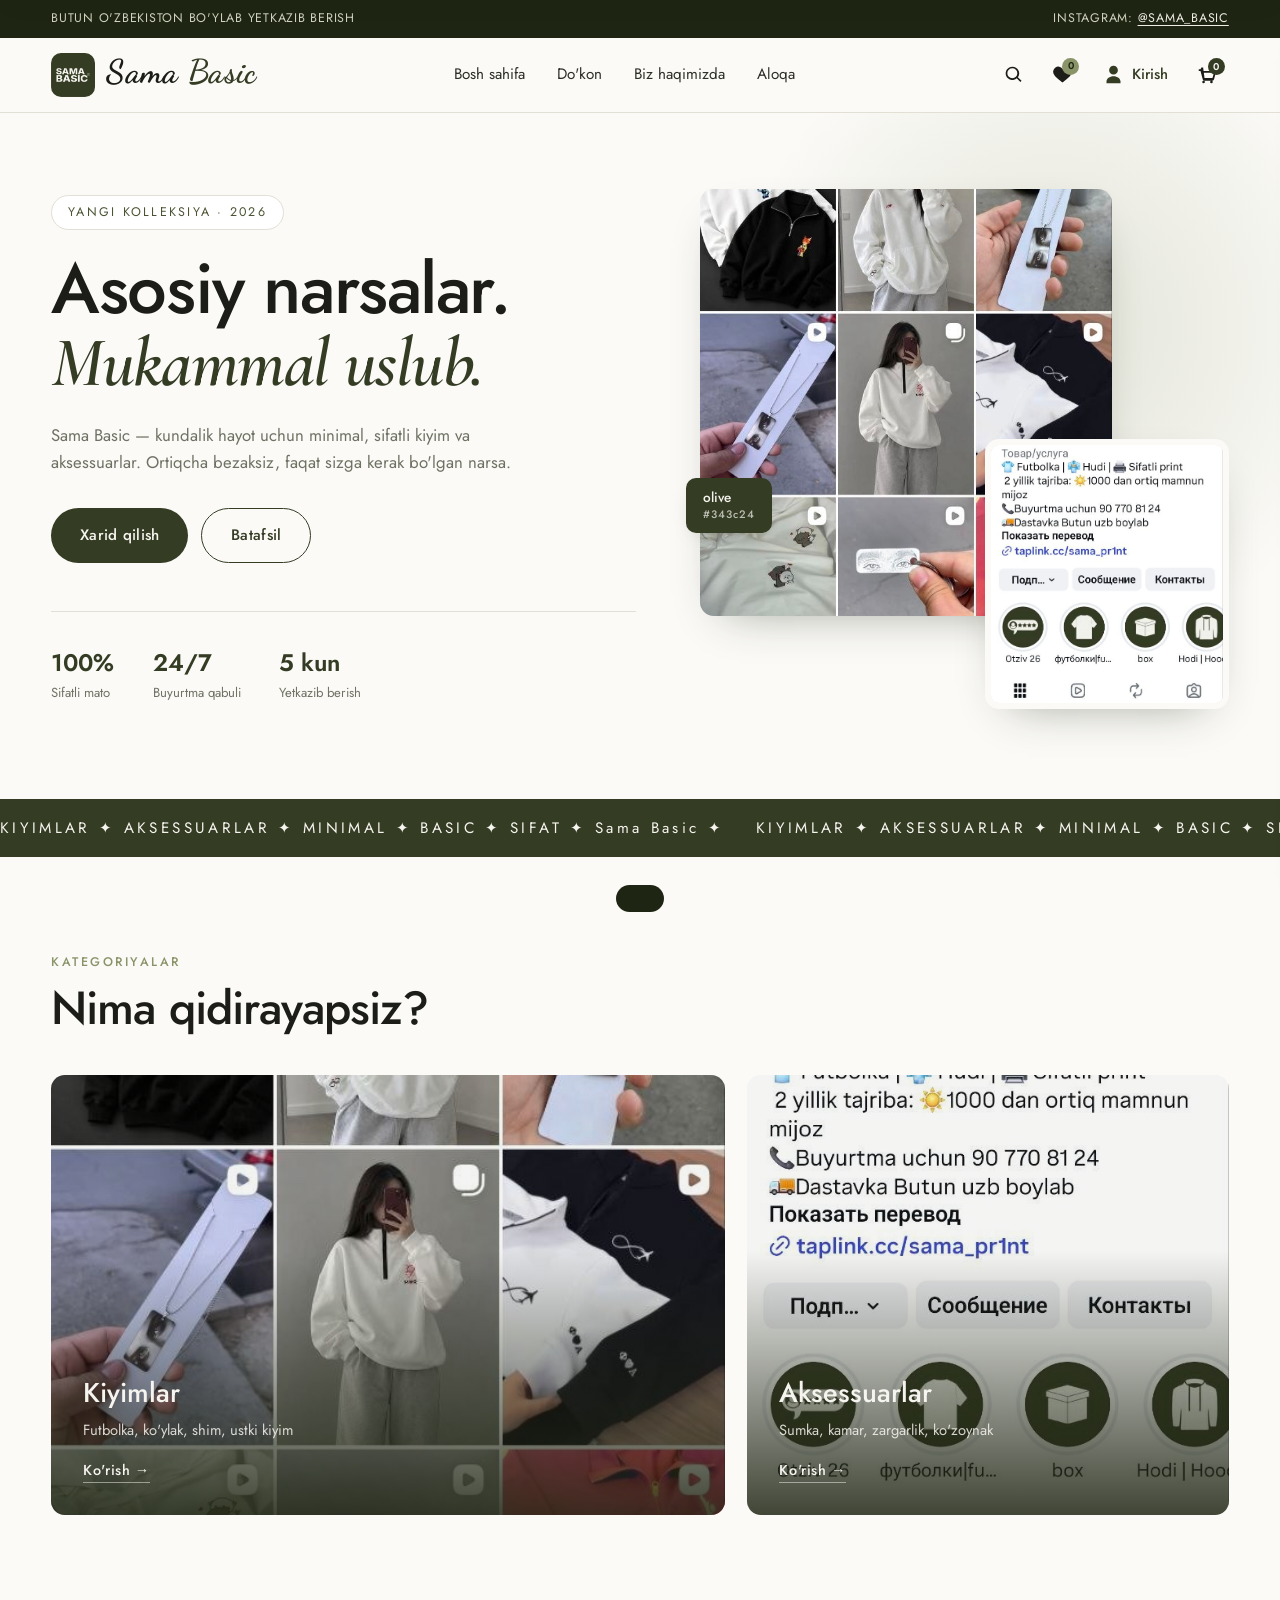
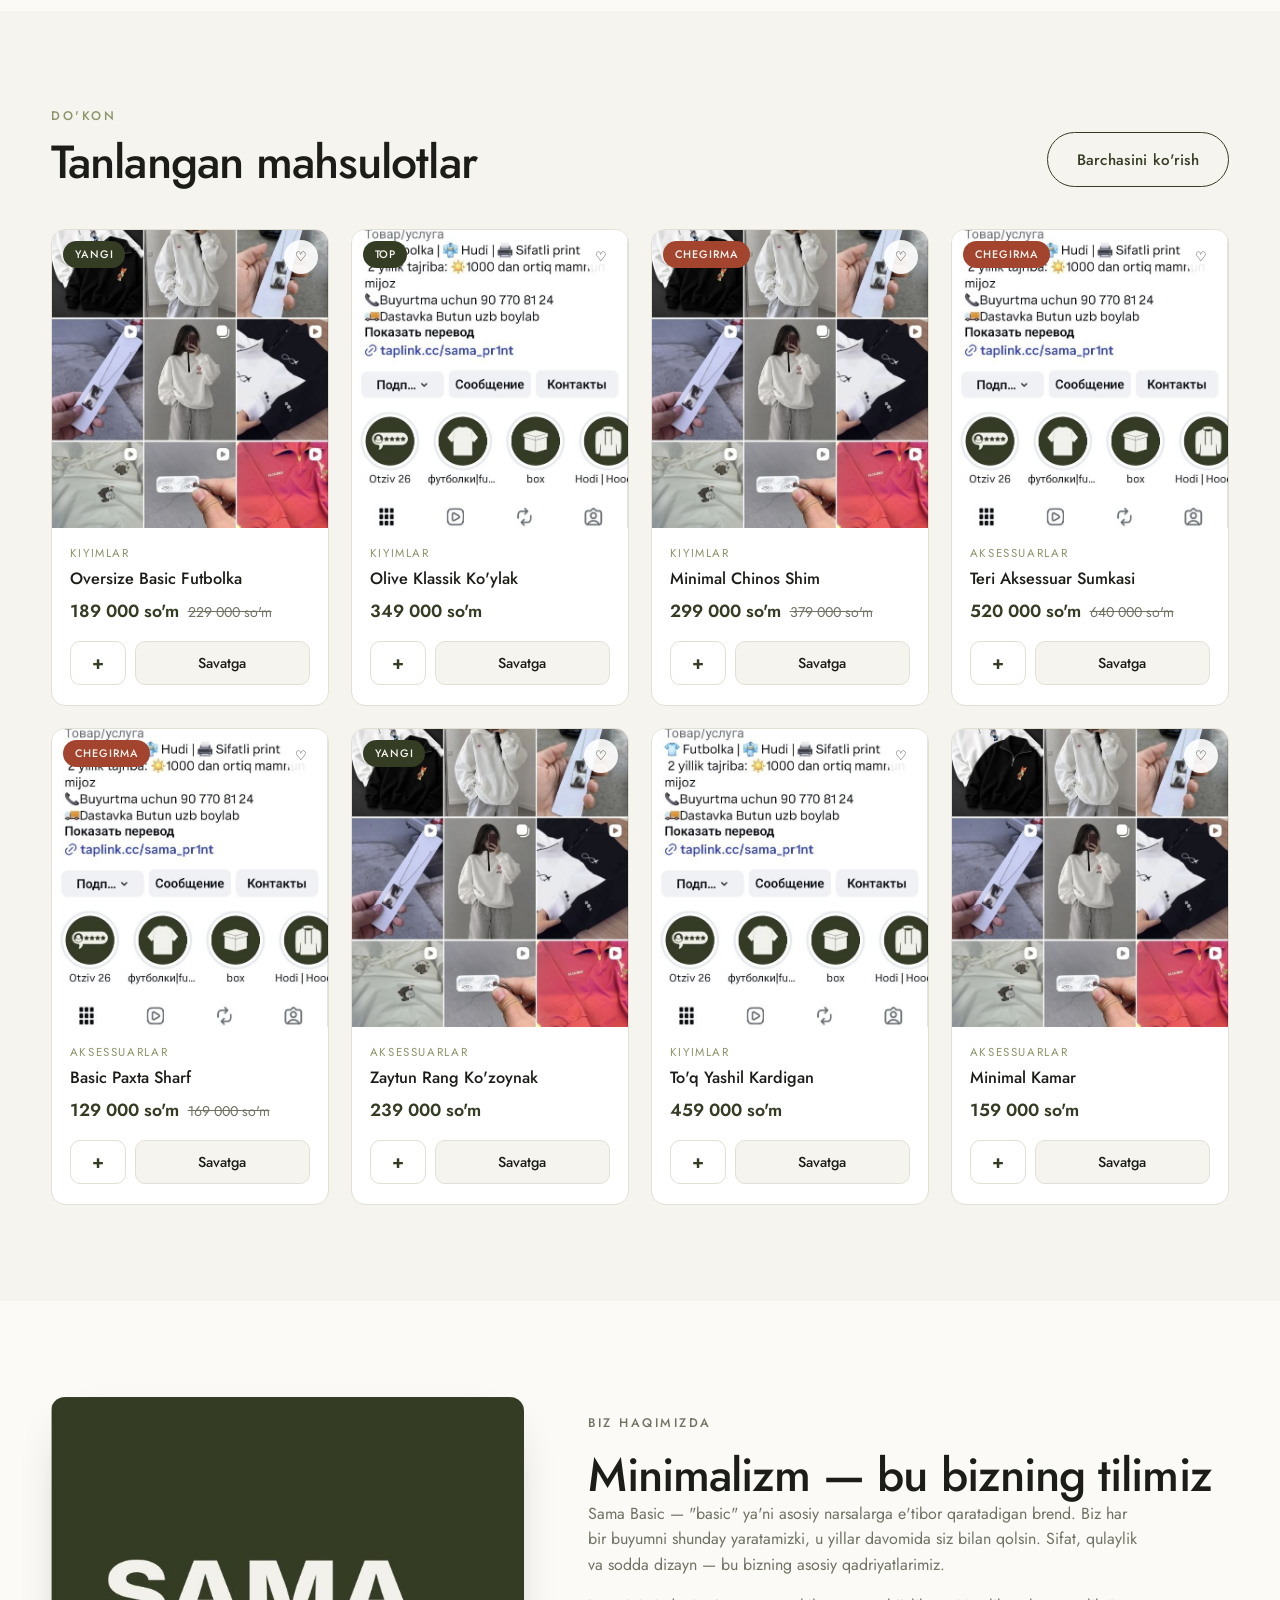
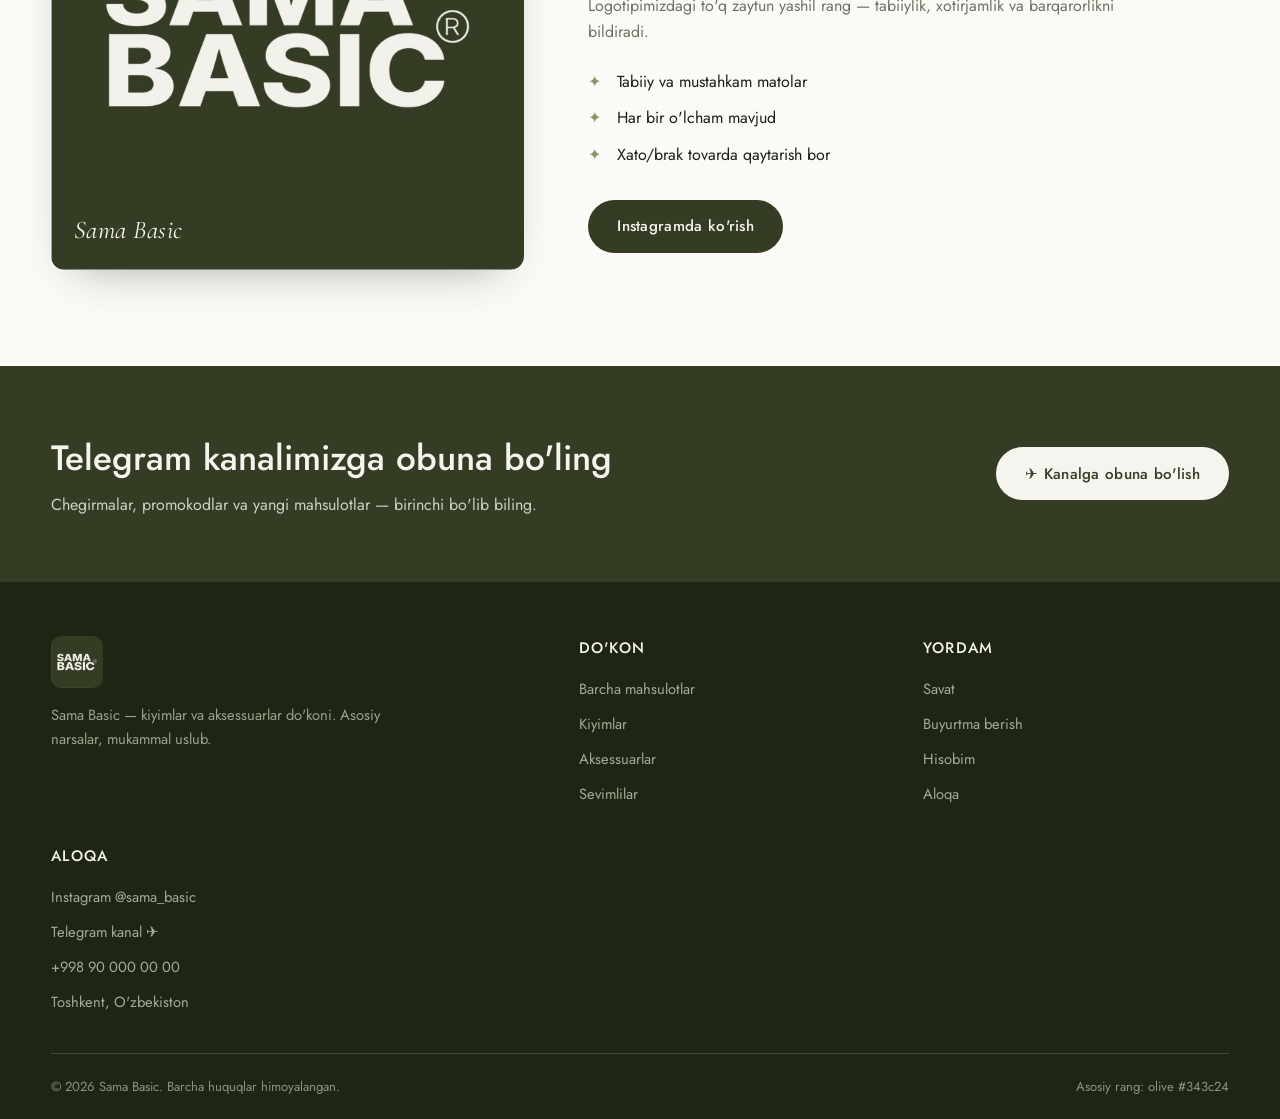
==== site/index.html @ 546afd7a "Initial commit" ====
<!DOCTYPE html>
<html lang="uz">
<head>
<meta charset="UTF-8">
<meta name="viewport" content="width=device-width, initial-scale=1.0">
<title>Sama Basic — Kiyimlar va Aksessuarlar</title>
<meta name="description" content="Sama Basic — minimal kiyimlar va aksessuarlar do'koni. Asosiy, sifatli va zamonaviy basic buyumlar.">
<link rel="icon" href="assets/logo.jpg">
<link rel="preconnect" href="https://fonts.googleapis.com">
<link rel="preconnect" href="https://fonts.gstatic.com" crossorigin>
<link href="https://fonts.googleapis.com/css2?family=Jost:wght@300;400;500;600&family=Cormorant+Garamond:wght@400;500;600&family=Dancing+Script:wght@600;700&display=swap" rel="stylesheet">
<link rel="stylesheet" href="styles.css?v=6">
</head>
<body>

<div id="siteHeader"></div>

<!-- ===== Hero ===== -->
<section class="hero" id="home">
  <div class="container hero__inner">
    <div class="hero__text">
      <p class="hero__eyebrow">Yangi kolleksiya · 2026</p>
      <h1 class="hero__title">Asosiy narsalar.<br><em>Mukammal uslub.</em></h1>
      <p class="hero__desc">Sama Basic — kundalik hayot uchun minimal, sifatli kiyim va aksessuarlar. Ortiqcha bezaksiz, faqat sizga kerak bo'lgan narsa.</p>
      <div class="hero__actions">
        <a href="shop.html" class="btn btn--primary">Xarid qilish</a>
        <a href="#about" class="btn btn--ghost">Batafsil</a>
      </div>
      <ul class="hero__meta">
        <li><strong>100%</strong><span>Sifatli mato</span></li>
        <li><strong>24/7</strong><span>Buyurtma qabuli</span></li>
        <li><strong>5 kun</strong><span>Yetkazib berish</span></li>
      </ul>
    </div>
    <div class="hero__media">
      <div class="hero__img hero__img--main"><img src="assets/p1.jpg" alt="Sama Basic mahsulot"></div>
      <div class="hero__img hero__img--small"><img src="assets/p2.jpg" alt="Sama Basic aksessuar"></div>
      <div class="hero__badge">olive<br><span>#343c24</span></div>
    </div>
  </div>
</section>

<!-- ===== Marquee ===== -->
<div class="marquee">
  <div class="marquee__track">
    <span>KIYIMLAR ✦ AKSESSUARLAR ✦ MINIMAL ✦ BASIC ✦ SIFAT ✦ Sama Basic ✦</span>
    <span>KIYIMLAR ✦ AKSESSUARLAR ✦ MINIMAL ✦ BASIC ✦ SIFAT ✦ Sama Basic ✦</span>
  </div>
</div>

<!-- ===== Categories ===== -->
<section class="section" id="categories">
  <div class="container">
    <div class="section__head">
      <p class="section__eyebrow">Kategoriyalar</p>
      <h2 class="section__title">Nima qidirayapsiz?</h2>
    </div>
    <div class="cats">
      <a class="cat cat--big" href="shop.html?cat=kiyimlar">
        <img src="assets/p1.jpg" alt="Kiyimlar">
        <div class="cat__overlay">
          <h3>Kiyimlar</h3>
          <p>Futbolka, ko'ylak, shim, ustki kiyim</p>
          <span class="cat__link">Ko'rish →</span>
        </div>
      </a>
      <a class="cat" href="shop.html?cat=aksessuarlar">
        <img src="assets/p2.jpg" alt="Aksessuarlar">
        <div class="cat__overlay">
          <h3>Aksessuarlar</h3>
          <p>Sumka, kamar, zargarlik, ko'zoynak</p>
          <span class="cat__link">Ko'rish →</span>
        </div>
      </a>
    </div>
  </div>
</section>

<!-- ===== Shop (tanlangan) ===== -->
<section class="section section--tint" id="shop">
  <div class="container">
    <div class="section__head section__head--row">
      <div>
        <p class="section__eyebrow">Do'kon</p>
        <h2 class="section__title">Tanlangan mahsulotlar</h2>
      </div>
      <a href="shop.html" class="btn btn--ghost">Barchasini ko'rish</a>
    </div>
    <div class="grid" id="productGrid"></div>
  </div>
</section>

<!-- ===== About ===== -->
<section class="section" id="about">
  <div class="container about">
    <div class="about__media">
      <img src="assets/logo.jpg" alt="Sama Basic logotipi">
    </div>
    <div class="about__text">
      <p class="section__eyebrow">Biz haqimizda</p>
      <h2 class="section__title">Minimalizm — bu bizning tilimiz</h2>
      <p>Sama Basic — "basic" ya'ni asosiy narsalarga e'tibor qaratadigan brend. Biz har bir buyumni shunday yaratamizki, u yillar davomida siz bilan qolsin. Sifat, qulaylik va sodda dizayn — bu bizning asosiy qadriyatlarimiz.</p>
      <p>Logotipimizdagi to'q zaytun yashil rang — tabiiylik, xotirjamlik va barqarorlikni bildiradi.</p>
      <ul class="about__list">
        <li>Tabiiy va mustahkam matolar</li>
        <li>Har bir o'lcham mavjud</li>
        <li>Xato/brak tovarda qaytarish bor</li>
      </ul>
      <a href="https://www.instagram.com/sama_basic" target="_blank" rel="noopener" class="btn btn--primary">Instagramda ko'rish</a>
    </div>
  </div>
</section>

<!-- ===== Telegram kanal ===== -->
<section class="newsletter">
  <div class="container newsletter__inner">
    <div>
      <h2>Telegram kanalimizga obuna bo'ling</h2>
      <p>Chegirmalar, promokodlar va yangi mahsulotlar — birinchi bo'lib biling.</p>
    </div>
    <a class="btn btn--primary" href="https://t.me/para_kiyim_parnie_futbolki" target="_blank" rel="noopener">✈ Kanalga obuna bo'lish</a>
  </div>
</section>

<div id="siteFooter"></div>

<script src="common.js?v=5"></script>
<script src="layout.js?v=2"></script>
<script src="script.js?v=2"></script>
</body>
</html>
---- site/styles.css ----
/* =========================================================
   sama_basic — shop
   Asosiy brend rangi (logodan): olive #343c24
   ========================================================= */

:root{
  --olive:        #343c24;   /* logo asosiy rangi */
  --olive-600:    #2a3119;
  --olive-700:    #1f2513;
  --olive-soft:   #4a5433;
  --sage:         #8a9469;   /* yorug' aksent */
  --beige:        #e9e6dd;
  --cream:        #f6f4ef;
  --paper:        #fbfaf7;
  --ink:          #1c1d18;
  --muted:        #6f7263;
  --line:         #e2dfd4;
  --white:        #ffffff;

  --radius: 14px;
  --radius-sm: 10px;
  --shadow: 0 18px 45px -25px rgba(31,37,19,.45);
  --shadow-sm: 0 8px 24px -14px rgba(31,37,19,.4);
  --ff: 'Jost', -apple-system, BlinkMacSystemFont, 'Segoe UI', Roboto, sans-serif;
  --ff-serif: 'Cormorant Garamond', Georgia, serif;
}

*{margin:0;padding:0;box-sizing:border-box}
html{scroll-behavior:smooth}
body{
  font-family:var(--ff);
  color:var(--ink);
  background:var(--paper);
  line-height:1.6;
  -webkit-font-smoothing:antialiased;
  overflow-x:hidden;
  /* clip — hidden kabi kesadi, lekin scroll-container yaratmaydi,
     shuning uchun sticky navbar hamma brauzerda tepada qoladi */
  overflow-x:clip;
}
img{display:block;max-width:100%}
a{color:inherit;text-decoration:none}
button{font-family:inherit;cursor:pointer;border:none;background:none;color:inherit}
.container{width:min(1200px,92%);margin-inline:auto}

/* ===== Buttons ===== */
.btn{
  display:inline-flex;align-items:center;justify-content:center;gap:.5rem;
  padding:.9rem 1.8rem;border-radius:999px;font-size:.95rem;font-weight:500;
  letter-spacing:.02em;transition:.25s ease;white-space:nowrap;
}
.btn--primary{background:var(--olive);color:var(--cream)}
.btn--primary:hover{background:var(--olive-700);transform:translateY(-2px);box-shadow:var(--shadow-sm)}
.btn--ghost{border:1.5px solid var(--olive);color:var(--olive)}
.btn--ghost:hover{background:var(--olive);color:var(--cream)}
.btn--block{width:100%}

/* ===== Topbar ===== */
.topbar{
  background:var(--olive-700);color:#cfd3bf;font-size:.78rem;
  letter-spacing:.06em;text-transform:uppercase;
  display:flex;justify-content:space-between;align-items:center;
  padding:.55rem 0;gap:1rem;
}
.topbar{padding-inline:4%}
.topbar a{color:#f0eee6;text-decoration:underline;text-underline-offset:3px}
@media(max-width:640px){.topbar__right{display:none}.topbar{justify-content:center}}

/* ===== Header ===== */
.header{
  position:sticky;top:0;z-index:60;background:rgba(251,250,247,.9);
  backdrop-filter:blur(12px);border-bottom:1px solid var(--line);
  transition:.3s;
}
.header.scrolled{box-shadow:0 10px 30px -22px rgba(31,37,19,.5)}
.header__inner{display:flex;align-items:center;justify-content:space-between;gap:1.5rem;height:74px}
.brand{display:flex;align-items:center;gap:.7rem}
.brand__logo{width:44px;height:44px;border-radius:10px;object-fit:cover}
.brand__name{
  font-family:'Dancing Script',var(--ff-serif),cursive;
  font-size:2.05rem;font-weight:700;letter-spacing:.01em;line-height:1;
  padding-bottom:.12em;
}
.brand__name span{color:var(--olive);font-weight:700}
@media(max-width:520px){ .brand__name{font-size:1.7rem} .brand__logo{width:38px;height:38px} }

.nav{display:flex;gap:2rem}
.nav a{font-size:.95rem;position:relative;padding:.3rem 0;color:#2c2e26}
.nav a::after{content:'';position:absolute;left:0;bottom:0;width:0;height:1.5px;background:var(--olive);transition:.3s}
.nav a:hover::after{width:100%}

.header__actions{display:flex;align-items:center;gap:.4rem}
.icon-btn{width:42px;height:42px;display:grid;place-items:center;border-radius:50%;transition:.25s;color:var(--ink)}
.icon-btn:hover{background:var(--beige)}
.cart-btn{position:relative}
.cart-count{
  position:absolute;top:4px;right:4px;background:var(--olive);color:var(--cream);
  font-size:.62rem;font-weight:600;width:17px;height:17px;border-radius:50%;
  display:grid;place-items:center;
}
.burger{display:none;flex-direction:column;gap:5px;padding:.5rem}
.burger span{width:24px;height:2px;background:var(--ink);transition:.3s}

@media(max-width:900px){
  /* backdrop-filter fixed-descendant uchun containing block yaratadi —
     mobil menyu header'ga bog'lanib qolmasligi uchun o'chiramiz */
  .header{background:var(--paper);backdrop-filter:none;-webkit-backdrop-filter:none}
  .nav{
    position:fixed;top:0;right:0;height:100vh;width:min(320px,82%);
    background:var(--paper);flex-direction:column;padding:6rem 2rem;gap:1.6rem;overflow-y:auto;
    box-shadow:-20px 0 50px -20px rgba(0,0,0,.2);
    transform:translateX(105%);transition:transform .35s ease;z-index:70;
  }
  .nav.open{transform:translateX(0)}
  .nav a{font-size:1.2rem}
  .burger{display:flex;z-index:80}
  .burger.open span:nth-child(1){transform:translateY(7px) rotate(45deg)}
  .burger.open span:nth-child(2){opacity:0}
  .burger.open span:nth-child(3){transform:translateY(-7px) rotate(-45deg)}
}

/* ===== Hero ===== */
.hero{position:relative;padding:clamp(2.5rem,6vw,5rem) 0 clamp(3rem,7vw,6rem);overflow:hidden}
.hero::before{
  content:'';position:absolute;top:-20%;right:-10%;width:55vw;height:55vw;
  background:radial-gradient(circle,rgba(138,148,105,.22),transparent 65%);
  border-radius:50%;z-index:-1;
}
.hero__inner{display:grid;grid-template-columns:1.05fr .95fr;gap:clamp(2rem,5vw,4rem);align-items:center}
.hero__eyebrow{
  display:inline-block;font-size:.78rem;letter-spacing:.18em;text-transform:uppercase;
  color:var(--olive-soft);border:1px solid var(--line);background:var(--white);
  padding:.4rem 1rem;border-radius:999px;margin-bottom:1.4rem;
}
.hero__title{
  font-size:clamp(2.6rem,6vw,4.4rem);line-height:1.03;font-weight:500;letter-spacing:-.02em;
}
.hero__title em{font-family:var(--ff-serif);font-style:italic;color:var(--olive);font-weight:600}
.hero__desc{color:var(--muted);max-width:46ch;margin:1.4rem 0 2rem;font-size:1.05rem}
.hero__actions{display:flex;gap:.8rem;flex-wrap:wrap}
.hero__meta{list-style:none;display:flex;gap:2.4rem;margin-top:3rem;padding-top:2rem;border-top:1px solid var(--line)}
.hero__meta li{display:flex;flex-direction:column}
.hero__meta strong{font-size:1.5rem;font-weight:600;color:var(--olive)}
.hero__meta span{font-size:.82rem;color:var(--muted)}

.hero__media{position:relative;min-height:520px}
.hero__img{overflow:hidden;border-radius:var(--radius);box-shadow:var(--shadow);background:var(--beige)}
.hero__img img{width:100%;height:100%;object-fit:cover;transition:.6s}
.hero__img--main{position:absolute;inset:0 22% 18% 0}
.hero__img--main img{height:100%}
.hero__img--small{position:absolute;right:0;bottom:0;width:46%;height:52%;border:6px solid var(--paper)}
.hero__img--small img{height:100%}
.hero__img:hover img{transform:scale(1.05)}
.hero__badge{
  position:absolute;left:-14px;bottom:34%;background:var(--olive);color:var(--cream);
  padding:.7rem 1.1rem;border-radius:var(--radius-sm);font-size:.85rem;font-weight:500;
  line-height:1.2;box-shadow:var(--shadow-sm);
}
.hero__badge span{font-size:.68rem;opacity:.7;letter-spacing:.08em}

@media(max-width:900px){
  .hero__inner{grid-template-columns:1fr}
  .hero__media{min-height:420px;order:-1}
  .hero__meta{gap:1.5rem}
}
@media(max-width:520px){
  .hero__media{min-height:340px}
  .hero__img--main{inset:0 16% 22% 0}
  .hero__badge{bottom:auto;top:12px}
}

/* ===== Marquee ===== */
.marquee{background:var(--olive);color:var(--cream);padding:1rem 0;overflow:hidden;white-space:nowrap}
.marquee__track{display:inline-flex;gap:1rem;animation:scroll 28s linear infinite}
.marquee__track span{font-size:.95rem;letter-spacing:.22em;padding-right:1rem}
@keyframes scroll{to{transform:translateX(-50%)}}

/* ===== Sections ===== */
.section{padding:clamp(3.5rem,8vw,6rem) 0}
.section--tint{background:var(--cream)}
.section__head{margin-bottom:2.6rem}
.section__head--row{display:flex;justify-content:space-between;align-items:flex-end;flex-wrap:wrap;gap:1.5rem}
.section__eyebrow{
  font-size:.78rem;letter-spacing:.2em;text-transform:uppercase;color:var(--sage);
  font-weight:500;margin-bottom:.6rem;
}
.section__title{font-size:clamp(1.8rem,4vw,2.9rem);font-weight:500;letter-spacing:-.02em;line-height:1.1}

/* ===== Categories ===== */
.cats{display:grid;grid-template-columns:1.4fr 1fr;gap:1.4rem}
.cat{position:relative;border-radius:var(--radius);overflow:hidden;min-height:340px;cursor:pointer}
.cat--big{min-height:440px}
.cat img{width:100%;height:100%;object-fit:cover;position:absolute;inset:0;transition:.7s}
.cat::after{content:'';position:absolute;inset:0;background:linear-gradient(to top,rgba(31,37,19,.85),rgba(31,37,19,.05) 60%)}
.cat:hover img{transform:scale(1.06)}
.cat__overlay{position:absolute;inset:auto 0 0 0;padding:2rem;color:var(--cream);z-index:2}
.cat__overlay h3{font-size:1.7rem;font-weight:500;margin-bottom:.3rem}
.cat__overlay p{font-size:.92rem;opacity:.85;margin-bottom:.9rem}
.cat__link{font-size:.9rem;font-weight:500;letter-spacing:.04em;border-bottom:1px solid rgba(246,244,239,.5);padding-bottom:2px}
@media(max-width:760px){.cats{grid-template-columns:1fr}}

/* ===== Filters ===== */
.filters{display:flex;gap:.5rem;flex-wrap:wrap}
.filter{
  padding:.6rem 1.3rem;border-radius:999px;border:1.5px solid var(--line);
  font-size:.9rem;color:var(--muted);background:var(--white);transition:.25s;
}
.filter:hover{border-color:var(--olive);color:var(--olive)}
.filter.is-active{background:var(--olive);border-color:var(--olive);color:var(--cream)}

/* ===== Product grid ===== */
.grid{display:grid;grid-template-columns:repeat(4,1fr);gap:1.4rem}
@media(max-width:1000px){.grid{grid-template-columns:repeat(3,1fr)}}
@media(max-width:760px){.grid{grid-template-columns:repeat(2,1fr);gap:1rem}}

.card{background:var(--white);border-radius:var(--radius);overflow:hidden;border:1px solid var(--line);
  transition:.3s;display:flex;flex-direction:column;animation:fade .5s ease both}
.card:hover{transform:translateY(-6px);box-shadow:var(--shadow)}
@keyframes fade{from{opacity:0;transform:translateY(14px)}to{opacity:1;transform:none}}
.card__media{position:relative;aspect-ratio:1/1.08;overflow:hidden;background:var(--beige)}
.card__media img{width:100%;height:100%;object-fit:cover;transition:.6s}
.card:hover .card__media img{transform:scale(1.07)}
.card__tag{
  position:absolute;top:.7rem;left:.7rem;background:var(--olive);color:var(--cream);
  font-size:.68rem;letter-spacing:.08em;text-transform:uppercase;padding:.3rem .7rem;border-radius:999px;font-weight:500;
}
.card__tag--sale{background:#a3452e}
.card__fav{
  position:absolute;top:.6rem;right:.6rem;width:34px;height:34px;border-radius:50%;
  background:rgba(255,255,255,.9);display:grid;place-items:center;color:var(--ink);transition:.25s;
}
.card__fav:hover,.card__fav.active{background:var(--olive);color:var(--cream)}
.card__body{padding:1rem 1.1rem 1.2rem;display:flex;flex-direction:column;flex:1}
.card__cat{font-size:.72rem;letter-spacing:.14em;text-transform:uppercase;color:var(--sage);margin-bottom:.35rem}
.card__name{font-size:1.02rem;font-weight:500;margin-bottom:.5rem;line-height:1.3}
.card__name a:hover{color:var(--olive)}
.card__price{display:flex;align-items:baseline;gap:.55rem;margin-bottom:1rem;margin-top:auto}
.card__price b{font-size:1.1rem;color:var(--olive);font-weight:600}
.card__price s{color:var(--muted);font-size:.88rem}
.card__add{
  flex:1;padding:.7rem 1rem;border-radius:var(--radius-sm);background:var(--cream);
  border:1.5px solid var(--line);font-size:.9rem;font-weight:500;transition:.25s;
}
.card__add:hover{background:var(--olive);border-color:var(--olive);color:var(--cream)}

/* Miqdor tanlagich (-/+) */
.card__foot{display:flex;gap:.55rem;align-items:stretch}
.qty{display:inline-flex;align-items:center;border:1.5px solid var(--line);border-radius:var(--radius-sm);background:var(--white);overflow:hidden}
.qty__btn{width:34px;height:100%;min-height:40px;display:grid;place-items:center;font-size:1.15rem;line-height:1;color:var(--olive);transition:.2s}
.qty__btn:hover{background:var(--beige)}
.qty__val{min-width:26px;text-align:center;font-weight:500;font-size:.95rem}
.qty__solo{width:100%;min-width:54px;font-weight:600}
.qty--lg{border-radius:12px}
.qty--lg .qty__btn{width:48px;min-height:52px;font-size:1.4rem}
.qty--lg .qty__val{min-width:44px;font-size:1.1rem}
.grid__empty{grid-column:1/-1;text-align:center;color:var(--muted);padding:3rem 0}

/* ===== About ===== */
.about{display:grid;grid-template-columns:.85fr 1.15fr;gap:clamp(2rem,5vw,4.5rem);align-items:center}
.about__media{
  border-radius:var(--radius);overflow:hidden;box-shadow:var(--shadow);aspect-ratio:1/1;position:relative;
}
.about__media img{width:100%;height:100%;object-fit:cover}
.about__media::after{content:'Sama Basic';position:absolute;left:1.4rem;bottom:1.2rem;color:var(--cream);font-family:var(--ff-serif);font-size:1.6rem;font-style:italic;letter-spacing:.02em}
.about__text p{color:var(--muted);margin-bottom:1rem;max-width:56ch}
.about__list{list-style:none;margin:1.5rem 0 2rem;display:grid;gap:.7rem}
.about__list li{position:relative;padding-left:1.8rem;font-weight:400}
.about__list li::before{content:'✦';position:absolute;left:0;color:var(--sage)}
@media(max-width:860px){.about{grid-template-columns:1fr}.about__media{max-width:380px}}

/* ===== Newsletter ===== */
.newsletter{background:var(--olive);color:var(--cream);padding:clamp(2.6rem,6vw,4rem) 0}
.newsletter__inner{display:flex;justify-content:space-between;align-items:center;gap:2rem;flex-wrap:wrap}
.newsletter h2{font-size:clamp(1.5rem,3vw,2.2rem);font-weight:500;margin-bottom:.4rem}
.newsletter p{opacity:.8}
.newsletter__form{display:flex;gap:.6rem;flex-wrap:wrap}
.newsletter__form input{
  padding:.9rem 1.3rem;border-radius:999px;border:1.5px solid rgba(246,244,239,.3);
  background:rgba(246,244,239,.08);color:var(--cream);min-width:260px;font-family:inherit;outline:none;
}
.newsletter__form input::placeholder{color:rgba(246,244,239,.55)}
.newsletter__form input:focus{border-color:var(--cream)}
.newsletter .btn--primary{background:var(--cream);color:var(--olive)}
.newsletter .btn--primary:hover{background:var(--white)}

/* ===== Footer ===== */
.footer{background:var(--olive-700);color:#c9cdba;padding:3.4rem 0 1.4rem}
.footer__inner{display:grid;grid-template-columns:1.6fr 1fr 1fr;gap:2.4rem;padding-bottom:2.4rem;border-bottom:1px solid rgba(201,205,186,.2)}
.footer__brand{display:flex;flex-direction:column;gap:1rem;max-width:34ch}
.footer__brand .brand__logo{width:52px;height:52px}
.footer__brand p{font-size:.92rem;opacity:.75}
.footer__col{display:flex;flex-direction:column;gap:.7rem}
.footer__col h4{color:var(--cream);font-size:.95rem;letter-spacing:.08em;text-transform:uppercase;margin-bottom:.4rem;font-weight:500}
.footer__col a,.footer__col span{font-size:.92rem;opacity:.8;transition:.2s}
.footer__col a:hover{opacity:1;color:var(--cream);padding-left:4px}
.footer__bottom{display:flex;justify-content:space-between;gap:1rem;flex-wrap:wrap;padding-top:1.4rem;font-size:.82rem;opacity:.65}
@media(max-width:860px){.footer__inner{grid-template-columns:1fr 1fr}.footer__brand{grid-column:1/-1}}
@media(max-width:520px){.footer__inner{grid-template-columns:1fr}}

/* ===== Cart drawer ===== */
.drawer-overlay{position:fixed;inset:0;background:rgba(28,29,24,.5);opacity:0;visibility:hidden;transition:.35s;z-index:90;backdrop-filter:blur(2px)}
.drawer-overlay.open{opacity:1;visibility:visible}
.drawer{
  position:fixed;top:0;right:0;width:min(430px,92%);height:100%;background:var(--paper);
  z-index:100;display:flex;flex-direction:column;
  transform:translateX(105%);transition:transform .4s cubic-bezier(.4,0,.2,1);box-shadow:var(--shadow);
}
.drawer.open{transform:translateX(0)}
.drawer__head{display:flex;justify-content:space-between;align-items:center;padding:1.4rem 1.5rem;border-bottom:1px solid var(--line)}
.drawer__head h3{font-size:1.2rem;font-weight:500}
.drawer__body{flex:1;overflow-y:auto;padding:1.2rem 1.5rem;display:flex;flex-direction:column;gap:1rem}
.drawer__empty{color:var(--muted);text-align:center;margin:auto;font-size:.95rem}
.citem{display:flex;gap:1rem;align-items:center;border-bottom:1px solid var(--line);padding-bottom:1rem}
.citem img{width:66px;height:80px;object-fit:cover;border-radius:8px;background:var(--beige)}
.citem__info{flex:1}
.citem__info h4{font-size:.95rem;font-weight:500;margin-bottom:.2rem}
.citem__info span{font-size:.88rem;color:var(--olive);font-weight:500}
.citem__qty{display:flex;align-items:center;gap:.5rem;margin-top:.4rem}
.citem__qty button{width:24px;height:24px;border-radius:6px;background:var(--cream);border:1px solid var(--line);font-size:.9rem;line-height:1}
.citem__remove{color:var(--muted);font-size:1.2rem;padding:.3rem}
.citem__remove:hover{color:#a3452e}
.drawer__foot{padding:1.3rem 1.5rem;border-top:1px solid var(--line);background:var(--cream)}
.drawer__total{display:flex;justify-content:space-between;margin-bottom:1rem;font-size:1.05rem}
.drawer__total strong{color:var(--olive);font-weight:600}

/* ===== Search bar ===== */
.searchbar{
  position:fixed;top:0;left:0;width:100%;background:var(--paper);z-index:105;
  transform:translateY(-100%);transition:.35s;border-bottom:1px solid var(--line);box-shadow:var(--shadow-sm);
}
.searchbar.open{transform:translateY(0)}
.searchbar__inner{display:flex;align-items:center;gap:1rem;height:74px}
.searchbar input{flex:1;border:none;background:none;font-size:1.15rem;font-family:inherit;outline:none;color:var(--ink)}

/* ===== Toast ===== */
.toast{
  position:fixed;bottom:26px;left:50%;transform:translate(-50%,140%);
  background:var(--olive-700);color:var(--cream);padding:.85rem 1.5rem;border-radius:999px;
  font-size:.9rem;z-index:120;transition:.4s cubic-bezier(.4,0,.2,1);box-shadow:var(--shadow);
}
.toast.show{transform:translate(-50%,0)}

/* =========================================================
   Mahsulot sahifasi (product.html)
   ========================================================= */
.product{padding-top:clamp(1.8rem,4vw,2.6rem)}
.breadcrumb{display:flex;gap:.5rem;align-items:center;flex-wrap:wrap;font-size:.86rem;color:var(--muted);margin-bottom:2rem}
.breadcrumb a:hover{color:var(--olive)}
.breadcrumb strong{color:var(--ink);font-weight:500}
.product__inner{display:grid;grid-template-columns:1fr 1fr;gap:clamp(2rem,5vw,4rem);align-items:start}

/* Galereya */
.gallery__main{position:relative;border-radius:var(--radius);overflow:hidden;background:var(--beige);aspect-ratio:1/1.05;box-shadow:var(--shadow-sm)}
.gallery__main img{width:100%;height:100%;object-fit:cover;transition:transform .5s}
.gallery__main:hover img{transform:scale(1.04)}
.gallery__badge{position:absolute;top:1rem;left:1rem;background:var(--olive);color:var(--cream);padding:.4rem .9rem;border-radius:999px;font-size:.85rem;font-weight:600}
.gallery__thumbs{display:grid;grid-template-columns:repeat(4,1fr);gap:.7rem;margin-top:.8rem}
.gallery__thumb{border-radius:10px;overflow:hidden;border:2px solid transparent;aspect-ratio:1/1;background:var(--beige);transition:.25s}
.gallery__thumb img{width:100%;height:100%;object-fit:cover}
.gallery__thumb:hover{transform:translateY(-2px)}
.gallery__thumb.is-active{border-color:var(--olive)}
.gallery__current{margin-top:.8rem;font-size:.82rem;color:var(--muted);letter-spacing:.06em}

/* Ma'lumot bloki */
.pinfo__cat{font-size:.78rem;letter-spacing:.18em;text-transform:uppercase;color:var(--sage);margin-bottom:.5rem}
.pinfo__title{font-size:clamp(1.7rem,3.4vw,2.6rem);font-weight:500;letter-spacing:-.02em;line-height:1.1;margin-bottom:1rem}
.pinfo__rating{display:flex;gap:1rem;align-items:center;flex-wrap:wrap;font-size:.88rem;color:var(--muted);margin-bottom:1.2rem}
.stars{color:#c8a24a;letter-spacing:.1em}
.pinfo__stock{padding:.25rem .7rem;border-radius:999px;font-size:.78rem}
.pinfo__stock.is-in{background:#eaf0dd;color:var(--olive)}
.pinfo__stock.is-low{background:#f6e6dc;color:#a3452e}
.pinfo__price{display:flex;align-items:baseline;gap:.8rem;flex-wrap:wrap;margin-bottom:1.2rem;padding-bottom:1.4rem;border-bottom:1px solid var(--line)}
.pinfo__price b{font-size:2rem;color:var(--olive);font-weight:600}
.pinfo__price s{color:var(--muted)}
.pinfo__save{background:var(--olive);color:var(--cream);font-size:.75rem;padding:.25rem .7rem;border-radius:999px}
.pinfo__desc{color:var(--muted);margin-bottom:1.6rem;max-width:52ch}

.opt{margin-bottom:1.3rem}
.opt__head{display:flex;justify-content:space-between;align-items:baseline;margin-bottom:.6rem}
.opt__head h4{font-size:.95rem;font-weight:500}
.opt__head span{font-size:.85rem;color:var(--muted)}
.opt__row{display:flex;gap:.55rem;flex-wrap:wrap}
.chip{padding:.55rem 1.1rem;border-radius:10px;border:1.5px solid var(--line);background:var(--white);font-size:.9rem;transition:.2s}
.chip:hover{border-color:var(--olive-soft)}
.chip.is-active{background:var(--olive);border-color:var(--olive);color:var(--cream)}

.buy{display:flex;gap:.7rem;flex-wrap:wrap;margin:1.6rem 0}
.buy__add{flex:1;min-width:170px}
.buy__now{flex:0 0 auto}

.pinfo__meta{list-style:none;display:grid;gap:.6rem;padding:1.2rem 0;border-top:1px solid var(--line);border-bottom:1px solid var(--line);margin-bottom:1.4rem}
.pinfo__meta li{display:flex;justify-content:space-between;gap:1rem;font-size:.9rem}
.pinfo__meta span{color:var(--muted);flex:0 0 auto}
.pinfo__meta strong{font-weight:500;text-align:right}

.acc details{border-bottom:1px solid var(--line);padding:.9rem 0}
.acc summary{cursor:pointer;font-weight:500;list-style:none;display:flex;justify-content:space-between;align-items:center;gap:1rem}
.acc summary::-webkit-details-marker{display:none}
.acc summary::after{content:'+';color:var(--olive);font-size:1.2rem;line-height:1}
.acc details[open] summary::after{content:'−'}
.acc p{color:var(--muted);font-size:.92rem;margin-top:.6rem}

@media(max-width:900px){.product__inner{grid-template-columns:1fr}}
@media(max-width:420px){.gallery__thumbs{grid-template-columns:repeat(4,1fr);gap:.45rem}}
.gallery__wish{position:absolute;top:1rem;right:1rem;width:42px;height:42px;border-radius:50%;background:rgba(255,255,255,.92);color:var(--ink);font-size:1.25rem;display:grid;place-items:center;transition:.25s}
.gallery__wish:hover,.gallery__wish.active{background:var(--olive);color:var(--cream)}

/* =========================================================
   Umumiy layout qo'shimchalari
   ========================================================= */
.icon-btn{position:relative}
.nav__mobile{display:none}
.btn--sm{padding:.5rem 1rem;font-size:.85rem}

/* Hisob (account) — header ichida */
.account-area{display:flex;align-items:center}
.acct{display:flex;align-items:center;gap:.5rem;position:relative;cursor:pointer;border-radius:999px;padding:.35rem .6rem;transition:.2s;color:var(--ink)}
.acct:hover{background:var(--beige)}
.acct__ava{width:30px;height:30px;border-radius:50%;background:var(--olive);color:var(--cream);display:grid;place-items:center;font-size:.82rem;font-weight:600;flex:0 0 auto}
.acct__name{font-size:.88rem;font-weight:500;max-width:110px;overflow:hidden;text-overflow:ellipsis;white-space:nowrap}
.acct__caret{font-size:.7rem;color:var(--muted)}
.acct__label{font-size:.92rem;font-weight:500}
.acct--guest{color:var(--olive);padding:.5rem .8rem}
.acct--guest:hover{background:var(--cream)}
.acct__menu{position:absolute;top:calc(100% + 10px);right:0;min-width:190px;background:var(--white);border:1px solid var(--line);border-radius:12px;box-shadow:var(--shadow);padding:.5rem;display:none;flex-direction:column;z-index:80}
.acct.open .acct__menu{display:flex}
.acct__menu a,.acct__menu button{display:block;width:100%;text-align:left;padding:.6rem .8rem;border-radius:8px;font-size:.9rem;color:var(--ink);white-space:nowrap}
.acct__menu a:hover,.acct__menu button:hover{background:var(--cream);color:var(--olive)}
.acct__menu button{color:#a3452e}
.wish-count{background:var(--sage);color:var(--olive-700)}
.drawer__link{display:block;text-align:center;margin-top:.8rem;font-size:.88rem;color:var(--olive);text-decoration:underline;text-underline-offset:3px}
.section__sub{color:var(--muted);margin-top:.8rem;max-width:58ch}

@media(max-width:900px){
  .nav__mobile{display:flex;flex-direction:column;gap:1.2rem;margin-top:1rem;padding-top:1.4rem;border-top:1px solid var(--line)}
  .acct__name,.acct__caret{display:none}
  .acct{padding:.35rem}
}
@media(max-width:640px){
  .acct__label{display:none}
  .acct--guest{padding:.35rem}
}

/* =========================================================
   Do'kon (shop) sahifasi
   ========================================================= */
.shop__inner{display:grid;grid-template-columns:270px 1fr;gap:2.4rem;align-items:start}
.filters-panel{background:var(--white);border:1px solid var(--line);border-radius:var(--radius);padding:1.4rem;position:sticky;top:90px}
.fp__head{display:flex;justify-content:space-between;align-items:center;margin-bottom:1.2rem}
.fp__head h3{font-size:1.05rem;font-weight:600}
.fp__clear{font-size:.82rem;color:var(--muted);text-decoration:underline;text-underline-offset:3px}
.fp__clear:hover{color:var(--olive)}
.fp__block{padding:1.1rem 0;border-top:1px solid var(--line)}
.fp__block h4{font-size:.78rem;letter-spacing:.14em;text-transform:uppercase;color:var(--sage);margin-bottom:.8rem;font-weight:500}
.fp__list{display:flex;flex-direction:column;gap:.55rem}
.fp__price{display:flex;align-items:center;gap:.5rem}
.fp__price input{width:100%;padding:.55rem .7rem;border:1.5px solid var(--line);border-radius:8px;font-family:inherit;font-size:.9rem;outline:none}
.fp__price input:focus{border-color:var(--olive)}
.fp__chips{display:flex;flex-wrap:wrap;gap:.45rem}
.chip--sm{padding:.4rem .8rem;font-size:.82rem;border-radius:8px}

.radio,.check{display:flex;align-items:center;gap:.6rem;font-size:.92rem;cursor:pointer}
.radio input,.check input{accent-color:var(--olive);width:16px;height:16px;cursor:pointer}

.toolbar{display:flex;align-items:center;justify-content:space-between;gap:1rem;flex-wrap:wrap;margin-bottom:1.4rem}
.toolbar__filter{display:none;padding:.6rem 1.1rem;border:1.5px solid var(--line);border-radius:999px;font-size:.9rem;background:var(--white)}
.toolbar__count{font-size:.92rem;color:var(--muted)}
.toolbar__sort{display:flex;align-items:center;gap:.5rem;font-size:.9rem;color:var(--muted)}
.toolbar__sort select{padding:.55rem 1rem;border:1.5px solid var(--line);border-radius:999px;font-family:inherit;font-size:.9rem;background:var(--white);outline:none;cursor:pointer}
.toolbar__sort select:focus{border-color:var(--olive)}

/* ===== Pagination ===== */
.pager{display:flex;gap:.5rem;justify-content:center;align-items:center;margin-top:2.2rem;flex-wrap:wrap}
.pager button{min-width:42px;height:42px;padding:0 .9rem;border:1.5px solid var(--line);border-radius:10px;font-family:'Inter',sans-serif;font-weight:800;font-size:18pt;background:var(--white);transition:.2s}
.pager button:hover:not(:disabled){border-color:var(--olive);transform:translateY(-1px)}
.pager button.is-active{background:var(--olive);border-color:var(--olive);color:var(--cream)}
.pager button:disabled{opacity:.35;cursor:default}
.pager__dots{color:var(--muted);padding:0 .2rem}
.grid--shop{grid-template-columns:repeat(3,1fr)}

@media(max-width:1000px){.grid--shop{grid-template-columns:repeat(2,1fr)}}
@media(max-width:860px){
  .shop__inner{grid-template-columns:1fr}
  .filters-panel{position:fixed;top:0;left:-100%;height:100%;width:min(340px,86%);z-index:100;overflow-y:auto;border-radius:0;transition:left .35s ease}
  .filters-panel.open{left:0;box-shadow:var(--shadow)}
  .toolbar__filter{display:inline-flex}
}
@media(max-width:560px){.grid--shop{grid-template-columns:repeat(2,1fr);gap:.9rem}}

/* =========================================================
   Savat sahifasi (cart)
   ========================================================= */
.cart__inner{display:grid;grid-template-columns:1fr 340px;gap:2rem;align-items:start}
.cart__list{display:flex;flex-direction:column}
.cline{display:grid;grid-template-columns:90px 1fr auto auto auto;gap:1.1rem;align-items:center;padding:1.1rem 0;border-bottom:1px solid var(--line)}
.cline__img img{width:90px;height:110px;object-fit:cover;border-radius:10px;background:var(--beige)}
.cline__cat{font-size:.72rem;letter-spacing:.14em;text-transform:uppercase;color:var(--sage);margin-bottom:.2rem}
.cline__info h3{font-size:1.02rem;font-weight:500;margin-bottom:.2rem}
.cline__info h3 a:hover{color:var(--olive)}
.cline__unit{font-size:.85rem;color:var(--muted)}
.cline__sum{font-weight:600;color:var(--olive);min-width:110px;text-align:right}
.cline__remove{font-size:1.1rem;padding:.4rem;color:var(--muted);border-radius:8px}
.cline__remove:hover{color:#a3452e;background:var(--cream)}

.cart__summary{background:var(--white);border:1px solid var(--line);border-radius:var(--radius);padding:1.5rem;position:sticky;top:90px}
.cart__summary h3{font-size:1.05rem;font-weight:600;margin-bottom:1.2rem}
.sum__row{display:flex;justify-content:space-between;gap:1rem;padding:.7rem 0;border-top:1px solid var(--line);font-size:.95rem}
.sum__row strong{font-weight:500}
.sum__row--total{border-top:2px solid var(--olive-soft);margin-top:.4rem;font-size:1.05rem}
.sum__row--total strong{color:var(--olive);font-weight:700;font-size:1.2rem}
.sum__hint{font-size:.8rem;color:var(--sage);margin:.5rem 0 0}
.sum__secure{font-size:.8rem;color:var(--muted);text-align:center;margin:.8rem 0 0}
.cart__summary .btn{margin-top:.6rem}
.sum__items{display:flex;flex-direction:column;gap:.7rem;margin-bottom:1rem;max-height:280px;overflow-y:auto}
.sum__item{display:flex;align-items:center;gap:.7rem;font-size:.88rem}
.sum__item img{width:46px;height:56px;object-fit:cover;border-radius:6px;background:var(--beige)}
.sum__item div{flex:1}
.sum__item small{display:block;color:var(--muted);font-size:.78rem}
.sum__item b{font-weight:500;white-space:nowrap}

@media(max-width:860px){
  .cart__inner{grid-template-columns:1fr}
  .cart__summary{position:static}
  .cline{grid-template-columns:70px 1fr auto;gap:.8rem}
  .cline__img img{width:70px;height:86px}
  .cline__sum{grid-column:2;text-align:left;min-width:0}
  .cline__qty{grid-column:2}
}

/* =========================================================
   Bo'sh holat + muvaffaqiyat
   ========================================================= */
.empty{text-align:center;padding:3.5rem 1rem;background:var(--white);border:1px solid var(--line);border-radius:var(--radius)}
.empty__icon{font-size:3rem;margin-bottom:.6rem}
.empty h2{font-size:1.4rem;font-weight:500;margin-bottom:.5rem}
.empty p{color:var(--muted);margin-bottom:1.5rem}

.success{max-width:640px;margin-inline:auto;text-align:center;background:var(--white);border:1px solid var(--line);border-radius:var(--radius);padding:2.6rem 1.8rem}
.success__icon{width:70px;height:70px;border-radius:50%;background:var(--olive);color:var(--cream);font-size:2rem;display:grid;place-items:center;margin:0 auto 1.2rem}
.success h2{font-size:1.6rem;font-weight:500;margin-bottom:.6rem}
.success p{color:var(--muted)}
.success__status{margin-top:.7rem;font-size:.88rem;color:var(--olive-soft);font-weight:500}
.success__box{margin:1.8rem 0;text-align:left;border:1px solid var(--line);border-radius:var(--radius-sm);padding:1.2rem;display:grid;gap:.8rem;background:var(--cream)}
.success__box div{display:flex;justify-content:space-between;gap:1rem;font-size:.92rem}
.success__box span{color:var(--muted)}
.success__box strong{font-weight:500;text-align:right}
.success__actions{display:flex;gap:.7rem;justify-content:center;flex-wrap:wrap}

/* =========================================================
   Buyurtma (checkout)
   ========================================================= */
.checkout__inner{display:grid;grid-template-columns:1fr 360px;gap:2rem;align-items:start}
.checkout__form{background:var(--white);border:1px solid var(--line);border-radius:var(--radius);padding:1.6rem}
.form__title{font-size:.82rem;letter-spacing:.14em;text-transform:uppercase;color:var(--sage);font-weight:500;margin:1.6rem 0 .9rem}
.form__title:first-child{margin-top:0}
.form__grid{display:grid;grid-template-columns:1fr 1fr;gap:1rem}
.field{display:flex;flex-direction:column;gap:.4rem}
.field--full{grid-column:1/-1}
.field span{font-size:.85rem;color:var(--muted)}
.field__hint{font-size:.75rem;color:var(--sage)}
.field__label{font-size:.85rem;color:var(--muted)}
.mapwrap{border:1.5px solid var(--line);border-radius:10px;overflow:hidden;background:var(--paper)}
.omap{height:260px;position:relative;z-index:0;background:#e8e6dd}
.mapbar{display:flex;align-items:center;gap:.8rem;padding:.7rem .9rem;border-top:1.5px solid var(--line);flex-wrap:wrap}
.btn--sm{padding:.55rem 1.1rem;font-size:.85rem}
.mapcoords{font-size:.82rem;color:var(--muted)}
.mapcoords a{color:var(--olive);font-weight:600}
.mapfallback{padding:2rem 1rem;text-align:center;color:var(--muted);font-size:.9rem}
.leaflet-container{font-family:inherit}
.field input,.field select,.field textarea{padding:.7rem .9rem;border:1.5px solid var(--line);border-radius:10px;font-family:inherit;font-size:.95rem;background:var(--paper);outline:none;transition:.2s;resize:vertical}
.field input:focus,.field select:focus,.field textarea:focus{border-color:var(--olive);background:var(--white)}
.opt__list{display:grid;gap:.7rem}
.form__hint{font-size:.85rem;color:var(--muted);background:var(--cream);border:1px dashed var(--line);border-radius:var(--radius-sm);padding:.7rem 1rem;margin-top:.2rem}
.promo{display:flex;gap:.6rem}
.promo input{flex:1;padding:.8rem 1rem;border:1.5px solid var(--line);border-radius:10px;font-family:inherit;font-size:.95rem;background:var(--paper);outline:none;text-transform:uppercase}
.promo input:focus{border-color:var(--olive);background:var(--white)}
.promo__msg{font-size:.86rem;min-height:1.2em;margin-top:.4rem}
.promo__msg.is-ok{color:#2e7d32;font-weight:600}
.promo__msg.is-err{color:#b3261e}
.prepay{border:1.5px solid var(--line);border-radius:var(--radius-sm);padding:1rem 1.1rem;background:var(--cream);display:grid;gap:.5rem}
.prepay .sum__row{font-size:.92rem}
.sum__row--disc span,.sum__row--disc strong{color:#2e7d32}
.sum__row--prepay strong{color:var(--olive-soft)}
.prepay__card{font-size:.88rem;margin-top:.3rem}
.prepay__card b{font-size:1rem;letter-spacing:.03em}
.prepay__card small{color:var(--muted)}

/* ===== Policy modal ===== */
.polmodal{position:fixed;inset:0;z-index:140;display:grid;place-items:center;padding:1.2rem;opacity:0;visibility:hidden;transition:.3s}
.polmodal.on{opacity:1;visibility:visible}
.polmodal__back{position:absolute;inset:0;background:rgba(28,29,24,.55);backdrop-filter:blur(3px)}
.polmodal__box{position:relative;width:min(520px,100%);max-height:90vh;overflow-y:auto;background:var(--white);border:1px solid var(--line);border-radius:var(--radius);padding:1.8rem;box-shadow:var(--shadow)}
.polmodal__box h3{font-size:1.25rem;font-weight:600;margin-bottom:1rem}
.polmodal__box ul{display:grid;gap:.6rem;margin-bottom:1.4rem;padding-left:1.2rem;font-size:.92rem}
.polmodal__act{display:flex;gap:.7rem;justify-content:flex-end;flex-wrap:wrap}

/* ===== Prepay katta blok ===== */
.prepay{border:2px solid var(--olive);border-radius:var(--radius-sm);padding:1.2rem 1.2rem;background:#f2f0e2;display:grid;gap:.6rem}
.prepay .sum__row{font-size:1rem}
.prepay .sum__row strong{font-size:1.2rem}
.prepay__head{display:grid;gap:.2rem;text-align:center;padding:.3rem 0 .1rem}
.prepay__label{font-size:.78rem;letter-spacing:.14em;text-transform:uppercase;color:var(--sage);font-weight:600}
.prepay__big{font-size:2rem;font-weight:600;color:var(--olive);line-height:1.1}
.prepay__rest{font-size:.86rem;color:var(--muted)}
.prepay__rest b{color:var(--ink)}
.prepay__card{font-size:.95rem;text-align:center;border-top:1px dashed var(--line);padding-top:.7rem}
.prepay__card b{font-size:1.1rem}

/* ===== Botga o'tish ===== */
.botgo{margin:1.8rem 0 0;text-align:center;border:2px dashed var(--olive-soft);border-radius:var(--radius-sm);padding:1.6rem 1.2rem;background:var(--cream);display:grid;gap:.8rem}
.botgo h3{font-size:1.2rem;font-weight:600}
.botgo p{color:var(--muted)}
.botgo p b{color:var(--ink);font-size:1.15rem}
.botgo small{color:var(--muted);font-size:.82rem}
.radio--card{border:1.5px solid var(--line);border-radius:var(--radius-sm);padding:.9rem 1.1rem;transition:.2s;align-items:flex-start}
.radio--card:hover{border-color:var(--olive-soft)}
.radio--card:has(input:checked){border-color:var(--olive);background:var(--cream)}
.radio--card span{display:flex;flex-direction:column}
.radio--card b{font-size:.95rem;font-weight:500}
.radio--card small{color:var(--muted);font-size:.82rem}
.radio--card input{margin-top:.25rem}
.checkout__submit{margin-top:1.8rem}
@media(max-width:860px){.checkout__inner{grid-template-columns:1fr}.form__grid{grid-template-columns:1fr}}

/* =========================================================
   Kirish (login)
   ========================================================= */
.auth__wrap{display:flex;justify-content:center}
.auth__card{width:min(460px,100%);background:var(--white);border:1px solid var(--line);border-radius:var(--radius);padding:2.2rem;box-shadow:var(--shadow-sm)}
.auth__brand{text-align:center;margin-bottom:1.6rem}
.auth__brand .brand__logo{margin:0 auto .8rem;width:56px;height:56px;border-radius:14px}
.auth__brand h1{font-size:1.6rem;font-weight:500;margin-bottom:.3rem}
.auth__brand p{color:var(--muted);font-size:.92rem}
.auth__tabs{display:flex;background:var(--cream);border-radius:999px;padding:.3rem;margin-bottom:1.5rem}
.auth__tab{flex:1;padding:.65rem;border-radius:999px;font-size:.9rem;font-weight:500;color:var(--muted);transition:.25s}
.auth__tab.is-active{background:var(--olive);color:var(--cream)}
.auth__form{display:flex;flex-direction:column;gap:1rem}
.auth__note{margin-top:1.2rem;font-size:.8rem;color:var(--muted);text-align:center}
.auth__switch{margin-top:1.2rem;font-size:.9rem;color:var(--muted);text-align:center}
.auth__switch a{color:var(--olive);font-weight:600;text-decoration:underline;text-underline-offset:3px}

/* =========================================================
   Aloqa (contact)
   ========================================================= */
.contact__inner{display:grid;grid-template-columns:1fr 360px;gap:2rem;align-items:start}
.contact__cards{display:grid;grid-template-columns:1fr 1fr;gap:1rem}
.ccard{display:flex;gap:1rem;align-items:center;background:var(--white);border:1px solid var(--line);border-radius:var(--radius);padding:1.2rem;transition:.25s}
.ccard:hover{border-color:var(--olive);transform:translateY(-3px);box-shadow:var(--shadow-sm)}
.ccard__icon{width:44px;height:44px;border-radius:50%;background:var(--cream);color:var(--olive);display:grid;place-items:center;font-size:1.3rem;flex:0 0 auto}
.ccard h3{font-size:.95rem;font-weight:500}
.ccard p{font-size:.85rem;color:var(--muted)}
.contact__form{grid-column:1/-1;background:var(--white);border:1px solid var(--line);border-radius:var(--radius);padding:1.5rem;margin-top:.5rem}
.contact__form h3{font-size:1.1rem;font-weight:500;margin-bottom:1.2rem}
.contact__form .btn{margin-top:1rem}
.contact__aside{display:grid;gap:1rem}
.map{position:relative;background:linear-gradient(135deg,var(--cream),var(--beige));border:1px solid var(--line);border-radius:var(--radius);min-height:220px;display:grid;place-items:center;text-align:center;overflow:hidden}
.map::before{content:'';position:absolute;inset:0;background-image:linear-gradient(var(--line) 1px,transparent 1px),linear-gradient(90deg,var(--line) 1px,transparent 1px);background-size:36px 36px;opacity:.6}
.map__pin{position:relative;font-size:2rem;color:var(--olive)}
.map p{position:relative;font-size:.9rem;color:var(--muted)}
.hours{background:var(--white);border:1px solid var(--line);border-radius:var(--radius);padding:1.4rem}
.hours h3{font-size:1.05rem;font-weight:600;margin-bottom:1rem}
.hours div{display:flex;justify-content:space-between;gap:1rem;padding:.5rem 0;border-top:1px solid var(--line);font-size:.9rem}
.hours span{color:var(--muted)}
.hours__note{font-size:.82rem;color:var(--sage);margin-top:.8rem}
@media(max-width:860px){
  .contact__inner{grid-template-columns:1fr}
  .contact__cards{grid-template-columns:1fr}
}

/* =========================================================
   Breadcrumb ichidagi sarlavha uchun hero
   ========================================================= */
.section__title + .section__sub{margin-top:.7rem}
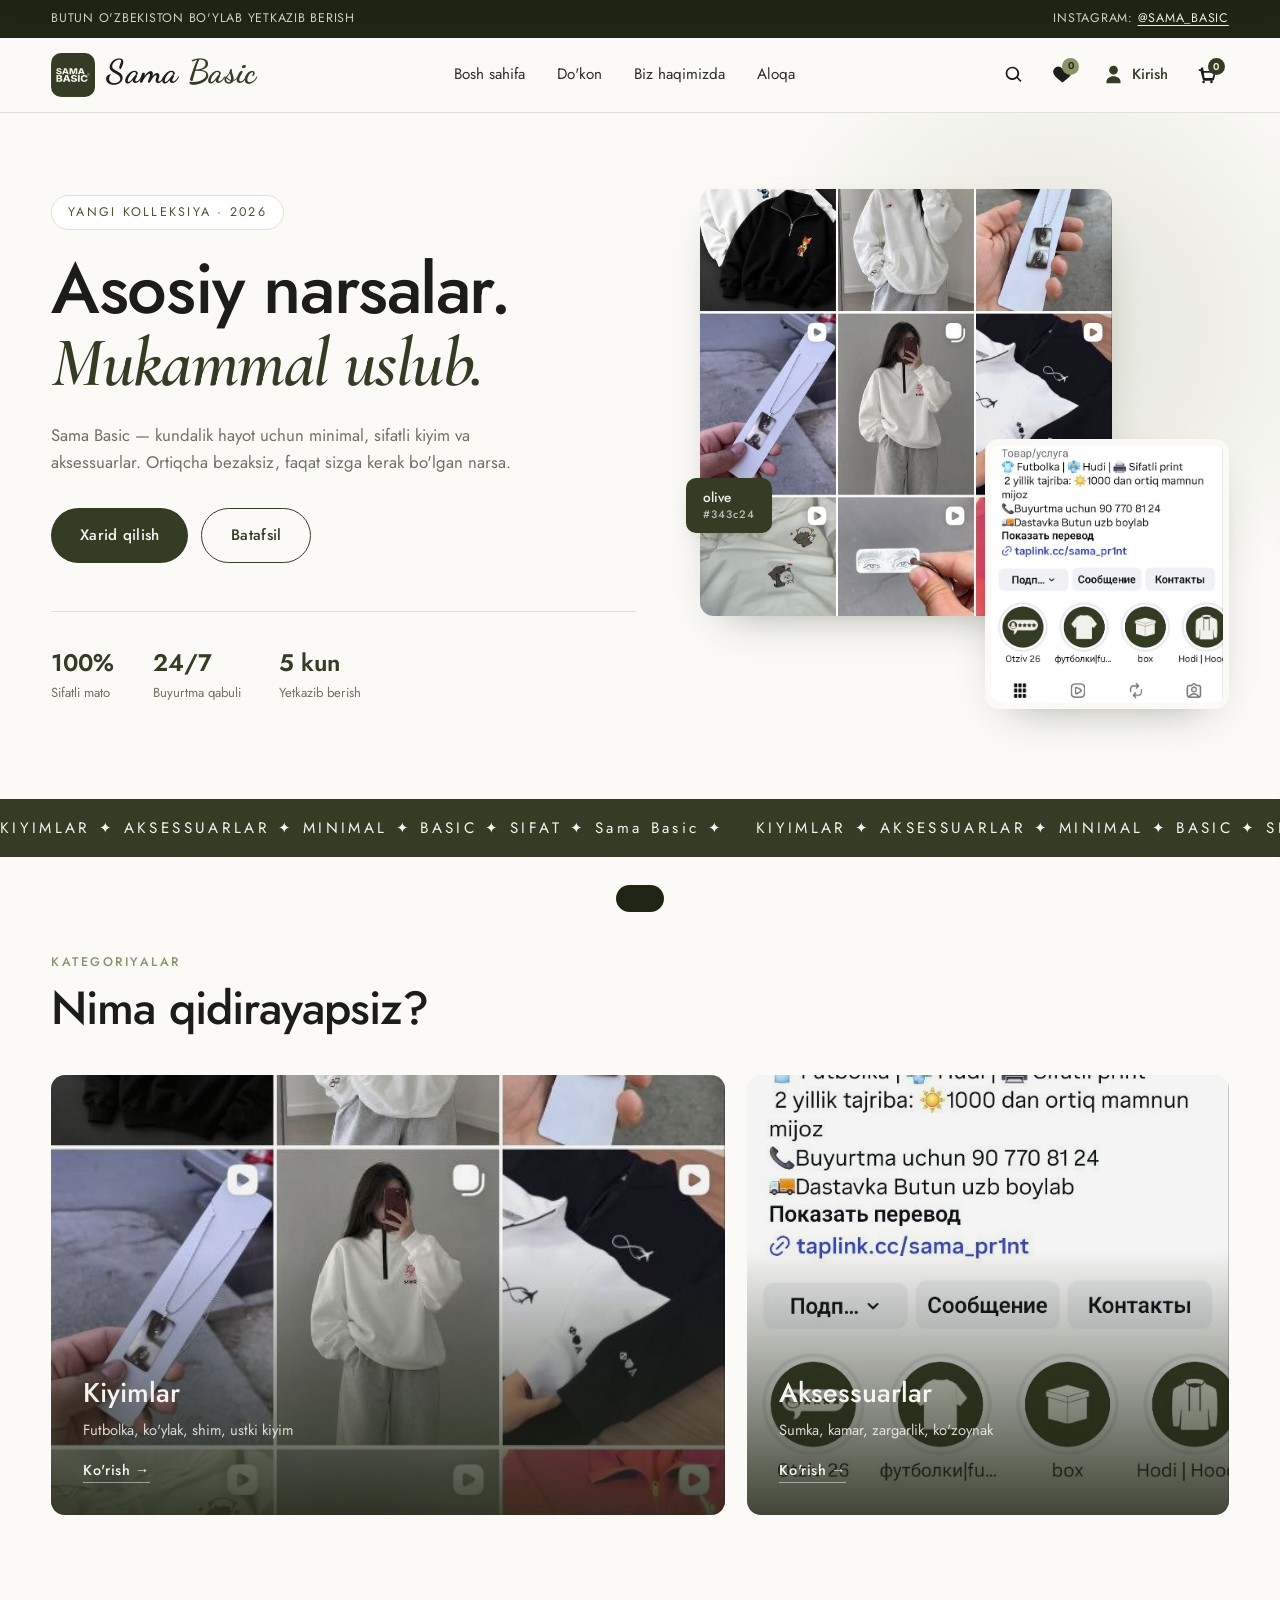
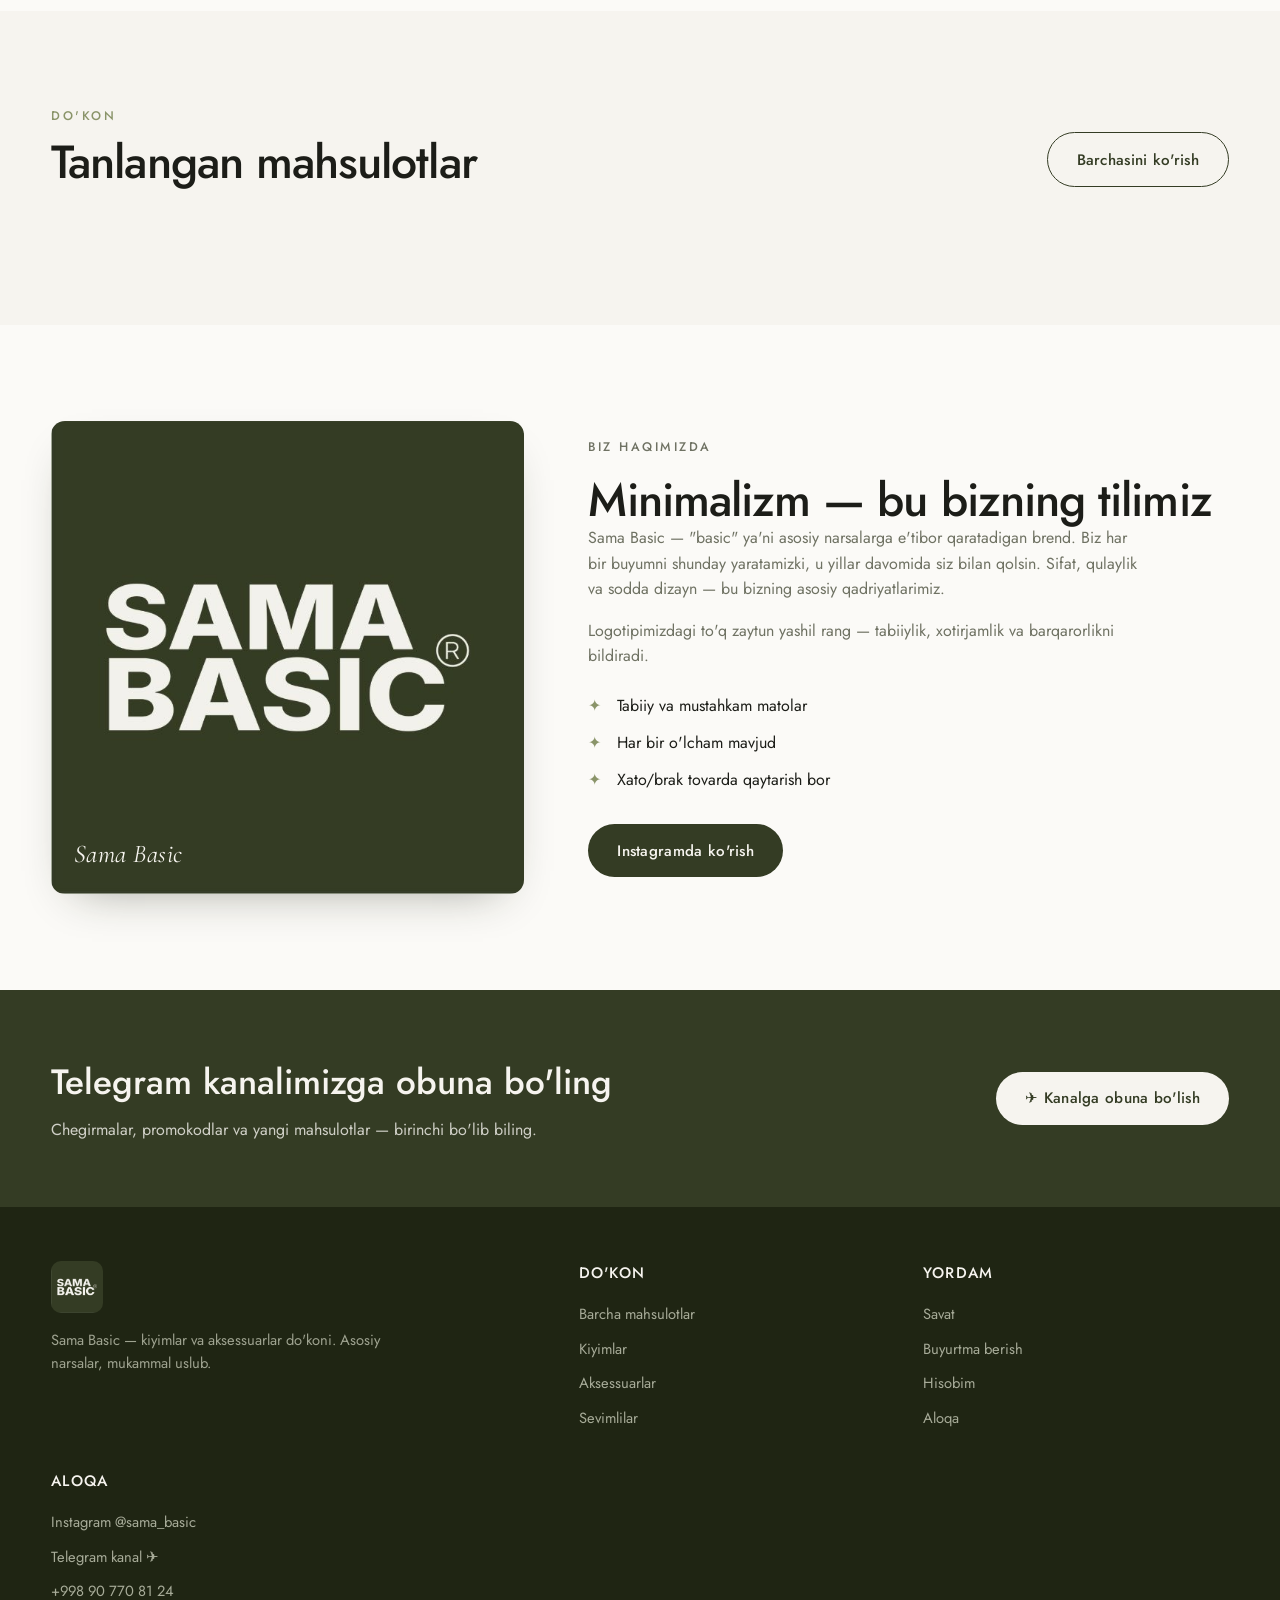
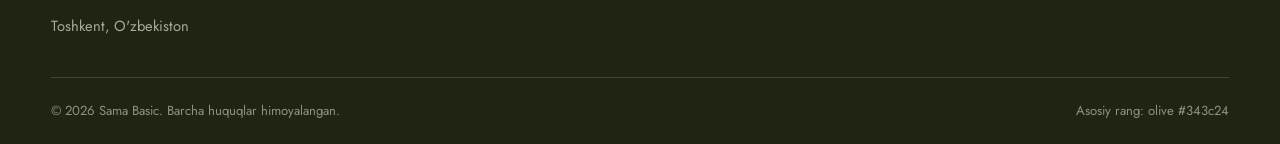
==== commit 399edb7a: "Publish the current storefront, landing and admin bot state The GitHub Pages build was still serving" ====
--- a/site/index.html
+++ b/site/index.html
@@ -124,8 +124,8 @@
 
 <div id="siteFooter"></div>
 
-<script src="common.js?v=5"></script>
-<script src="layout.js?v=2"></script>
+<script src="common.js?v=9"></script>
+<script src="layout.js?v=3"></script>
 <script src="script.js?v=2"></script>
 </body>
 </html>
